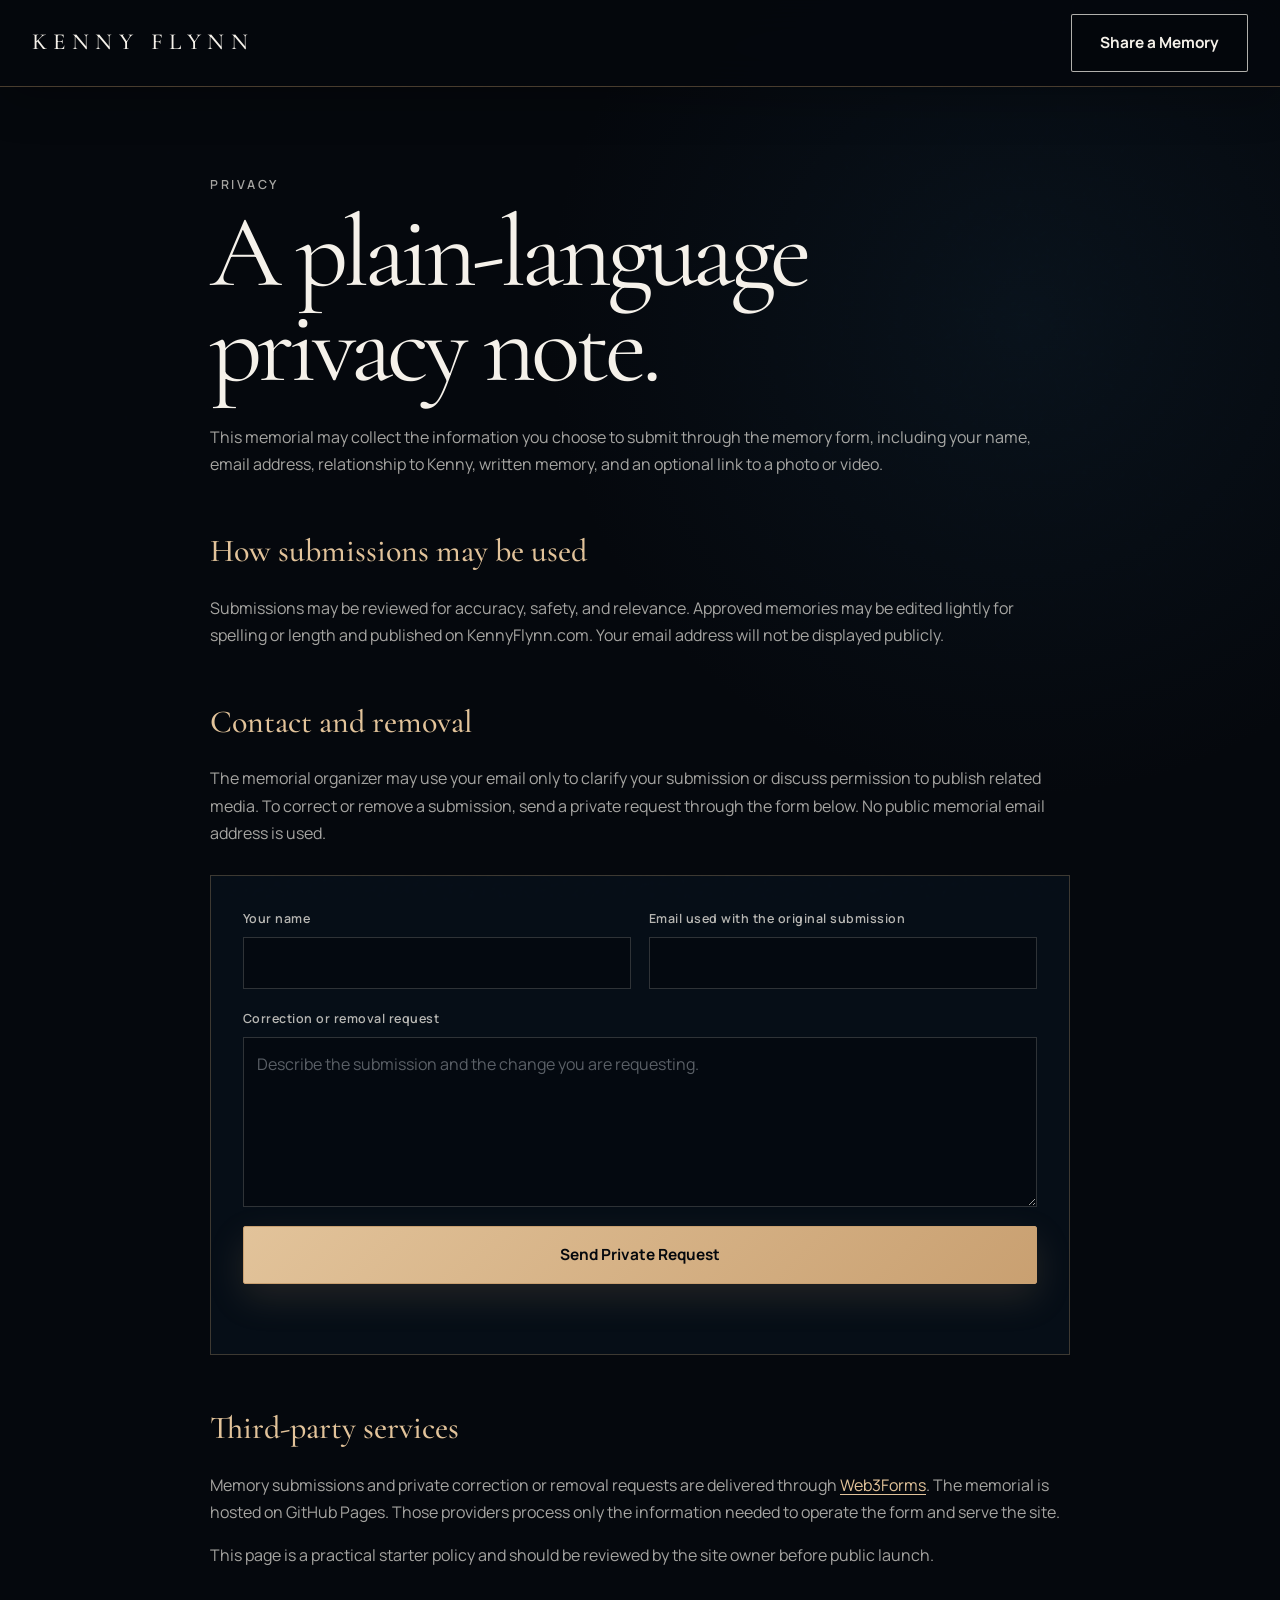
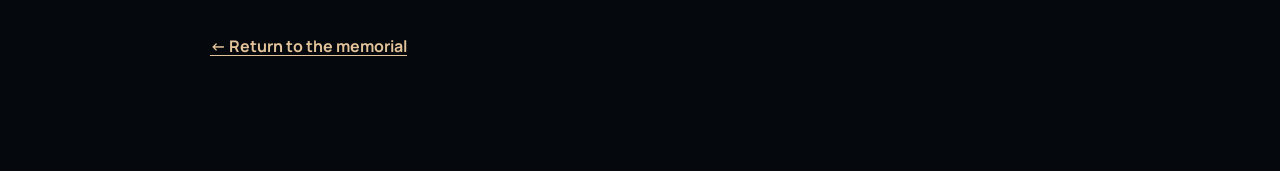
==== privacy.html @ 6c841838 "Launch KennyFlynn.com memorial site for GitHub Pages. Adapt the static tribute site for custom-domai" ====
<!doctype html>
<html lang="en">
<head>
  <meta charset="utf-8">
  <meta name="viewport" content="width=device-width, initial-scale=1">
  <title>Privacy Note | Kenny Flynn Memorial</title>
  <meta name="description" content="Plain-language privacy information for memory submissions to the Kenny Flynn memorial.">
  <meta name="theme-color" content="#071522">
  <link rel="icon" href="assets/favicon.svg" type="image/svg+xml">
  <link rel="preconnect" href="https://fonts.googleapis.com">
  <link rel="preconnect" href="https://fonts.gstatic.com" crossorigin>
  <link href="https://fonts.googleapis.com/css2?family=Cormorant+Garamond:wght@400;500;600&family=Manrope:wght@400;500;600;700&display=swap" rel="stylesheet">
  <link rel="stylesheet" href="styles.css">
</head>
<body>
  <header class="site-header is-scrolled">
    <div class="header-inner">
      <a class="wordmark" href="index.html" aria-label="Return to Kenny Flynn memorial home"><span>Kenny Flynn</span></a>
      <a class="button button-secondary" href="index.html#memories">Share a Memory</a>
    </div>
  </header>

  <main class="legal-page">
    <article class="legal-shell">
      <p class="section-number">Privacy</p>
      <h1>A plain-language privacy note.</h1>
      <p>This memorial may collect the information you choose to submit through the memory form, including your name, email address, relationship to Kenny, written memory, and an optional link to a photo or video.</p>

      <h2>How submissions may be used</h2>
      <p>Submissions may be reviewed for accuracy, safety, and relevance. Approved memories may be edited lightly for spelling or length and published on KennyFlynn.com. Your email address will not be displayed publicly.</p>

      <h2>Contact and removal</h2>
      <p>The memorial organizer may use your email only to clarify your submission or discuss permission to publish related media. To correct or remove a submission, send a private request through the form below. No public memorial email address is used.</p>

      <form class="memory-form legal-request-form" id="privacy-form" name="kenny-flynn-privacy-requests" method="POST" action="https://api.web3forms.com/submit">
        <input type="hidden" name="subject" value="Kenny Flynn memorial privacy request">
        <input type="checkbox" name="botcheck" class="honeypot" tabindex="-1" autocomplete="off" aria-hidden="true">
        <p class="honeypot" aria-hidden="true">
          <label>Do not fill this out: <input name="bot-field" tabindex="-1" autocomplete="off"></label>
        </p>

        <div class="form-row">
          <label>
            <span>Your name</span>
            <input type="text" name="name" autocomplete="name" required>
          </label>
          <label>
            <span>Email used with the original submission</span>
            <input type="email" name="email" autocomplete="email" required>
          </label>
        </div>

        <label>
          <span>Correction or removal request</span>
          <textarea name="request" rows="5" minlength="10" required placeholder="Describe the submission and the change you are requesting."></textarea>
        </label>

        <button class="button button-primary form-submit" type="submit">Send Private Request</button>
        <p class="form-status" id="privacy-form-status" role="status" aria-live="polite"></p>
      </form>

      <h2>Third-party services</h2>
      <p>Memory submissions and private correction or removal requests are delivered through <a href="https://web3forms.com" target="_blank" rel="noopener noreferrer">Web3Forms</a>. The memorial is hosted on GitHub Pages. Those providers process only the information needed to operate the form and serve the site.</p>

      <p>This page is a practical starter policy and should be reviewed by the site owner before public launch.</p>
      <a class="legal-back" href="index.html">← Return to the memorial</a>
    </article>
  </main>

  <script src="content.js"></script>
  <script src="script.js"></script>
</body>
</html>
---- styles.css ----
:root {
  --ink: #05080d;
  --ink-2: #080e16;
  --navy: #071522;
  --navy-2: #0b1d2d;
  --blue: #19344d;
  --blue-soft: #2c4b64;
  --slate: #7e8790;
  --slate-light: #b8bec5;
  --ivory: #f5f1ea;
  --white: #ffffff;
  --sand: #c9a071;
  --sand-light: #e2c39a;
  --sand-pale: #ead9c2;
  --line: rgba(201, 160, 113, 0.34);
  --line-light: rgba(245, 241, 234, 0.16);
  --shadow: 0 28px 80px rgba(0, 0, 0, 0.34);
  --font-display: "Cormorant Garamond", "Iowan Old Style", Baskerville, Georgia, serif;
  --font-sans: "Manrope", "Avenir Next", Avenir, "Helvetica Neue", Arial, sans-serif;
  --header-height: 86px;
  --shell: min(1240px, calc(100vw - 64px));
  --ease: cubic-bezier(0.2, 0.75, 0.25, 1);
}

* {
  box-sizing: border-box;
}

html {
  scroll-behavior: smooth;
  scroll-padding-top: calc(var(--header-height) + 20px);
  background: var(--ink);
}

body {
  margin: 0;
  min-width: 320px;
  overflow-x: hidden;
  background:
    radial-gradient(circle at 75% 8%, rgba(37, 75, 104, 0.13), transparent 34rem),
    var(--ink);
  color: var(--ivory);
  font-family: var(--font-sans);
  font-size: 16px;
  line-height: 1.7;
  text-rendering: optimizeLegibility;
  -webkit-font-smoothing: antialiased;
}

body::before {
  position: fixed;
  inset: 0;
  z-index: 9999;
  pointer-events: none;
  content: "";
  opacity: 0.045;
  background-image: url("data:image/svg+xml,%3Csvg viewBox='0 0 180 180' xmlns='http://www.w3.org/2000/svg'%3E%3Cfilter id='n'%3E%3CfeTurbulence type='fractalNoise' baseFrequency='.92' numOctaves='3' stitchTiles='stitch'/%3E%3C/filter%3E%3Crect width='100%25' height='100%25' filter='url(%23n)' opacity='.7'/%3E%3C/svg%3E");
  mix-blend-mode: soft-light;
}

::selection {
  background: var(--sand);
  color: var(--ink);
}

img,
picture,
svg {
  display: block;
  max-width: 100%;
}

button,
input,
textarea {
  font: inherit;
}

button,
a {
  -webkit-tap-highlight-color: transparent;
}

a {
  color: inherit;
  text-decoration: none;
}

button {
  color: inherit;
}

.skip-link {
  position: fixed;
  top: 14px;
  left: 14px;
  z-index: 10000;
  padding: 10px 14px;
  border: 1px solid var(--sand);
  background: var(--ivory);
  color: var(--ink);
  transform: translateY(-160%);
  transition: transform 180ms ease;
}

.skip-link:focus {
  transform: translateY(0);
}

.site-header {
  position: fixed;
  inset: 0 0 auto;
  z-index: 1000;
  min-height: var(--header-height);
  border-bottom: 1px solid var(--line);
  background: linear-gradient(180deg, rgba(5, 8, 13, 0.96), rgba(5, 8, 13, 0.78));
  backdrop-filter: blur(18px);
  -webkit-backdrop-filter: blur(18px);
  transition: background 300ms ease, box-shadow 300ms ease;
}

.site-header.is-scrolled {
  background: rgba(5, 8, 13, 0.94);
  box-shadow: 0 14px 44px rgba(0, 0, 0, 0.24);
}

.header-inner {
  width: var(--shell);
  min-height: var(--header-height);
  margin: 0 auto;
  display: flex;
  align-items: center;
  justify-content: space-between;
  gap: 32px;
}

.wordmark {
  display: inline-flex;
  align-items: center;
  min-height: 44px;
  font-family: var(--font-display);
  font-size: clamp(1.25rem, 1.8vw, 1.8rem);
  font-weight: 500;
  letter-spacing: 0.28em;
  line-height: 1;
  text-transform: uppercase;
}

.wordmark span {
  white-space: nowrap;
}

.primary-nav {
  display: flex;
  align-items: center;
  gap: clamp(24px, 4vw, 58px);
}

.primary-nav a {
  position: relative;
  padding: 12px 0;
  color: rgba(245, 241, 234, 0.78);
  font-size: 0.98rem;
  font-weight: 500;
  letter-spacing: -0.01em;
  transition: color 180ms ease;
}

.primary-nav a::after {
  position: absolute;
  right: 0;
  bottom: 3px;
  left: 0;
  height: 1px;
  background: var(--sand);
  content: "";
  transform: scaleX(0);
  transform-origin: right;
  transition: transform 260ms var(--ease);
}

.primary-nav a:hover,
.primary-nav a:focus-visible,
.primary-nav a.is-active {
  color: var(--ivory);
}

.primary-nav a:hover::after,
.primary-nav a:focus-visible::after,
.primary-nav a.is-active::after {
  transform: scaleX(1);
  transform-origin: left;
}

.menu-toggle {
  display: none;
  width: 46px;
  height: 46px;
  padding: 0;
  border: 1px solid rgba(245, 241, 234, 0.22);
  border-radius: 50%;
  background: transparent;
  cursor: pointer;
}

.menu-toggle span {
  position: absolute;
  left: 13px;
  width: 18px;
  height: 1px;
  background: var(--ivory);
  transition: transform 240ms var(--ease), top 240ms var(--ease);
}

.menu-toggle span:first-child {
  top: 18px;
}

.menu-toggle span:last-child {
  top: 26px;
}

.menu-toggle[aria-expanded="true"] span:first-child {
  top: 22px;
  transform: rotate(45deg);
}

.menu-toggle[aria-expanded="true"] span:last-child {
  top: 22px;
  transform: rotate(-45deg);
}

.hero {
  position: relative;
  min-height: clamp(780px, 100svh, 980px);
  overflow: hidden;
  isolation: isolate;
  background:
    linear-gradient(90deg, rgba(5, 8, 13, 1) 0%, rgba(5, 11, 18, 0.98) 37%, rgba(7, 21, 34, 0.67) 67%, rgba(7, 21, 34, 0.08) 100%),
    var(--navy);
}

.hero::before {
  position: absolute;
  inset: var(--header-height) 0 0;
  z-index: -1;
  content: "";
  background:
    radial-gradient(circle at 83% 65%, rgba(201, 160, 113, 0.17), transparent 26rem),
    radial-gradient(circle at 68% 22%, rgba(37, 76, 107, 0.23), transparent 31rem);
}

.hero::after {
  position: absolute;
  inset: auto 0 0;
  z-index: 4;
  height: 150px;
  pointer-events: none;
  content: "";
  background: linear-gradient(180deg, transparent, rgba(5, 8, 13, 0.98));
}

.hero-atmosphere {
  position: absolute;
  inset: 0;
  z-index: 1;
  pointer-events: none;
}

.hero-atmosphere::before,
.hero-atmosphere::after {
  position: absolute;
  border-radius: 50%;
  content: "";
  filter: blur(2px);
}

.hero-atmosphere::before {
  right: 5%;
  bottom: 12%;
  width: 10px;
  height: 10px;
  background: #c88b4d;
  box-shadow:
    -88px -14px 0 2px rgba(210, 144, 73, 0.62),
    -176px 20px 0 1px rgba(219, 167, 103, 0.5),
    74px -48px 0 1px rgba(63, 117, 173, 0.74),
    150px -20px 0 2px rgba(210, 144, 73, 0.7),
    198px -109px 0 1px rgba(233, 179, 99, 0.53),
    -260px -96px 0 1px rgba(77, 137, 197, 0.5);
  opacity: 0.65;
}

.hero-atmosphere::after {
  top: 18%;
  right: 16%;
  width: 240px;
  height: 240px;
  border: 1px solid rgba(201, 160, 113, 0.12);
  opacity: 0.4;
}

.hero-portrait {
  position: absolute;
  top: var(--header-height);
  right: 0;
  bottom: 0;
  z-index: 0;
  width: min(52vw, 760px);
  margin: 0;
  overflow: hidden;
}

.hero-portrait::before {
  position: absolute;
  inset: 0;
  z-index: 2;
  content: "";
  background:
    linear-gradient(90deg, var(--ink) 0%, rgba(5, 8, 13, 0.8) 9%, rgba(5, 8, 13, 0.16) 31%, transparent 51%),
    linear-gradient(180deg, rgba(5, 8, 13, 0.12), transparent 35%, rgba(5, 8, 13, 0.06) 68%, rgba(5, 8, 13, 0.72) 100%);
}

.hero-portrait img {
  width: 100%;
  height: 100%;
  object-fit: cover;
  object-position: center top;
  filter: saturate(0.86) contrast(1.03);
}

.hero-shell {
  position: relative;
  z-index: 3;
  width: var(--shell);
  min-height: clamp(780px, 100svh, 980px);
  margin: 0 auto;
  display: flex;
  align-items: center;
  padding-top: var(--header-height);
}

.hero-content {
  width: min(59%, 760px);
  padding: 78px 0 100px;
}

.eyebrow,
.section-number,
.form-kicker,
.story-card-kicker,
.event-label,
.candle-kicker {
  margin: 0;
  color: var(--sand);
  font-size: 0.78rem;
  font-weight: 600;
  letter-spacing: 0.22em;
  line-height: 1.4;
  text-transform: uppercase;
}

.eyebrow {
  display: inline-flex;
  flex-direction: column;
  gap: 16px;
  margin-bottom: 24px;
  font-size: clamp(0.76rem, 1.2vw, 1rem);
}

.eyebrow::after {
  width: 78px;
  height: 2px;
  background: var(--sand);
  content: "";
}

.hero h1 {
  max-width: 760px;
  margin: 0;
  color: var(--ivory);
  font-family: var(--font-display);
  font-size: clamp(5.8rem, 9.5vw, 9.45rem);
  font-weight: 400;
  letter-spacing: -0.055em;
  line-height: 0.78;
  text-wrap: balance;
}

.hero-kicker {
  margin: 30px 0 0;
  color: var(--sand-light);
  font-family: var(--font-display);
  font-size: clamp(2rem, 3.3vw, 3.3rem);
  font-weight: 400;
  letter-spacing: -0.025em;
  line-height: 1.04;
}

.hero-summary {
  margin: 28px 0 0;
  color: rgba(245, 241, 234, 0.78);
  font-size: clamp(1rem, 1.4vw, 1.2rem);
  line-height: 1.75;
}

.hero-actions {
  display: flex;
  flex-wrap: wrap;
  gap: 16px;
  margin-top: 38px;
}

.button {
  position: relative;
  display: inline-flex;
  min-height: 58px;
  align-items: center;
  justify-content: center;
  gap: 10px;
  padding: 15px 28px;
  border: 1px solid transparent;
  border-radius: 2px;
  font-size: 0.96rem;
  font-weight: 700;
  line-height: 1.2;
  cursor: pointer;
  transition:
    transform 180ms var(--ease),
    background 180ms ease,
    color 180ms ease,
    border-color 180ms ease,
    box-shadow 180ms ease;
}

.button:hover,
.button:focus-visible {
  transform: translateY(-2px);
}

.button:focus-visible,
.text-link:focus-visible,
.share-button:focus-visible,
.primary-nav a:focus-visible,
.wordmark:focus-visible,
.event-map-link:focus-visible,
.footer-nav a:focus-visible {
  outline: 2px solid var(--sand-light);
  outline-offset: 4px;
}

.button-primary {
  border-color: var(--sand);
  background: linear-gradient(135deg, var(--sand-light), var(--sand));
  color: var(--ink);
  box-shadow: 0 14px 36px rgba(201, 160, 113, 0.15);
}

.button-primary:hover,
.button-primary:focus-visible {
  background: var(--sand-pale);
  box-shadow: 0 20px 42px rgba(201, 160, 113, 0.22);
}

.button-secondary {
  border-color: rgba(245, 241, 234, 0.72);
  background: rgba(5, 8, 13, 0.34);
  color: var(--ivory);
}

.button-secondary:hover,
.button-secondary:focus-visible {
  border-color: var(--sand-light);
  background: rgba(201, 160, 113, 0.11);
}

.hero-event-teaser {
  width: fit-content;
  margin-top: 44px;
  display: grid;
  grid-template-columns: auto auto auto;
  align-items: center;
  gap: 14px;
  color: rgba(245, 241, 234, 0.74);
  font-size: 0.78rem;
  letter-spacing: 0.12em;
  text-transform: uppercase;
}

.hero-event-label {
  color: var(--sand-light);
}

.hero-event-date {
  padding-left: 14px;
  border-left: 1px solid var(--line);
}

.hero-event-arrow {
  font-size: 1.15rem;
  transition: transform 180ms ease;
}

.hero-event-teaser:hover .hero-event-arrow,
.hero-event-teaser:focus-visible .hero-event-arrow {
  transform: translate(3px, 3px);
}

.scroll-cue {
  position: absolute;
  right: 42px;
  bottom: 28px;
  z-index: 6;
  display: flex;
  align-items: center;
  gap: 14px;
  color: rgba(245, 241, 234, 0.52);
  font-size: 0.68rem;
  font-weight: 600;
  letter-spacing: 0.2em;
  text-transform: uppercase;
  transform: rotate(90deg);
  transform-origin: right center;
}

.scroll-line {
  width: 64px;
  height: 1px;
  background: linear-gradient(90deg, var(--sand), transparent);
}

.section {
  position: relative;
  padding: 144px 0;
}

.section-shell {
  width: var(--shell);
  margin: 0 auto;
}

.section-heading {
  max-width: 960px;
  margin-bottom: 70px;
}

.section-heading h2,
.memories-intro h2,
.celebration-heading h2 {
  margin: 17px 0 0;
  color: var(--ivory);
  font-family: var(--font-display);
  font-size: clamp(3.6rem, 6vw, 6.3rem);
  font-weight: 400;
  letter-spacing: -0.045em;
  line-height: 0.95;
  text-wrap: balance;
}

.section-heading-split {
  max-width: none;
  display: grid;
  grid-template-columns: minmax(0, 1.6fr) minmax(280px, 0.65fr);
  align-items: end;
  gap: 80px;
}

.section-deck {
  margin: 0 0 8px;
  color: rgba(245, 241, 234, 0.62);
  font-size: 1.05rem;
  line-height: 1.75;
}

.story-section {
  overflow: hidden;
  background:
    radial-gradient(circle at 87% 27%, rgba(29, 65, 93, 0.23), transparent 33rem),
    var(--ink);
}

.story-section::before {
  position: absolute;
  top: 82px;
  right: -110px;
  width: 480px;
  height: 480px;
  border: 1px solid rgba(201, 160, 113, 0.12);
  border-radius: 50%;
  content: "";
}

.story-grid {
  display: grid;
  grid-template-columns: minmax(0, 1.2fr) minmax(340px, 0.75fr);
  gap: clamp(70px, 10vw, 140px);
  align-items: start;
}

.story-copy {
  max-width: 740px;
}

.story-copy p {
  margin: 0 0 28px;
  color: rgba(245, 241, 234, 0.68);
  font-size: 1.07rem;
  line-height: 1.95;
}

.story-copy .lead {
  margin-bottom: 34px;
  color: var(--ivory);
  font-family: var(--font-display);
  font-size: clamp(2.1rem, 3.4vw, 3.4rem);
  line-height: 1.08;
}

.story-card {
  position: relative;
  padding: 42px 42px 36px;
  border: 1px solid var(--line);
  background:
    linear-gradient(145deg, rgba(23, 51, 75, 0.4), rgba(5, 8, 13, 0.78)),
    var(--navy);
  box-shadow: var(--shadow);
}

.story-card::before {
  position: absolute;
  inset: 12px;
  border: 1px solid rgba(245, 241, 234, 0.06);
  pointer-events: none;
  content: "";
}

.story-facts {
  margin: 28px 0 40px;
  padding: 0;
  list-style: none;
}

.story-facts li {
  display: grid;
  grid-template-columns: 42px 1fr;
  align-items: center;
  gap: 16px;
  padding: 19px 0;
  border-bottom: 1px solid rgba(245, 241, 234, 0.1);
  color: var(--ivory);
  font-family: var(--font-display);
  font-size: 1.45rem;
  line-height: 1.2;
}

.story-facts li span {
  color: var(--sand);
  font-family: var(--font-sans);
  font-size: 0.68rem;
  font-weight: 700;
  letter-spacing: 0.13em;
}

.story-signoff {
  margin: 0;
  color: rgba(226, 195, 154, 0.75);
  font-family: var(--font-display);
  font-size: 1.55rem;
  font-style: italic;
  text-align: right;
}

.statement-section {
  position: relative;
  min-height: 470px;
  overflow: hidden;
  display: flex;
  align-items: center;
  border-top: 1px solid rgba(201, 160, 113, 0.16);
  border-bottom: 1px solid rgba(201, 160, 113, 0.16);
  background:
    linear-gradient(115deg, rgba(5, 8, 13, 0.94), rgba(9, 28, 44, 0.82)),
    var(--navy);
}

.statement-section::before {
  position: absolute;
  inset: 0;
  content: "";
  background:
    radial-gradient(circle at 80% 50%, rgba(201, 160, 113, 0.15), transparent 18rem),
    repeating-linear-gradient(90deg, transparent 0, transparent 86px, rgba(245, 241, 234, 0.022) 87px);
}

.statement-glow {
  position: absolute;
  top: 50%;
  right: 10%;
  width: 180px;
  height: 180px;
  border-radius: 50%;
  background: rgba(201, 160, 113, 0.1);
  filter: blur(36px);
  transform: translateY(-50%);
}

.statement {
  position: relative;
  margin: 0;
  color: rgba(245, 241, 234, 0.52);
  font-family: var(--font-display);
  font-size: clamp(4rem, 7.8vw, 8.2rem);
  font-weight: 400;
  letter-spacing: -0.055em;
  line-height: 0.86;
}

.statement span {
  color: var(--ivory);
}

.legacy-section {
  background:
    radial-gradient(circle at 8% 88%, rgba(201, 160, 113, 0.08), transparent 28rem),
    var(--navy-2);
}

.legacy-grid {
  display: grid;
  grid-template-columns: repeat(3, minmax(0, 1fr));
  gap: 20px;
}

.legacy-card {
  position: relative;
  min-height: 390px;
  padding: 42px 34px 38px;
  overflow: hidden;
  border: 1px solid rgba(245, 241, 234, 0.12);
  background: linear-gradient(145deg, rgba(5, 8, 13, 0.68), rgba(15, 40, 61, 0.44));
  transition: transform 280ms var(--ease), border-color 280ms ease, background 280ms ease;
}

.legacy-card::after {
  position: absolute;
  right: -60px;
  bottom: -70px;
  width: 180px;
  height: 180px;
  border: 1px solid rgba(201, 160, 113, 0.16);
  border-radius: 50%;
  content: "";
  transition: transform 420ms var(--ease);
}

.legacy-card:hover {
  border-color: rgba(201, 160, 113, 0.48);
  background: linear-gradient(145deg, rgba(5, 8, 13, 0.76), rgba(22, 53, 79, 0.55));
  transform: translateY(-8px);
}

.legacy-card:hover::after {
  transform: scale(1.22);
}

.legacy-index {
  color: var(--sand);
  font-size: 0.72rem;
  font-weight: 700;
  letter-spacing: 0.17em;
}

.legacy-card h3 {
  margin: 98px 0 22px;
  color: var(--ivory);
  font-family: var(--font-display);
  font-size: clamp(2.6rem, 3.7vw, 4.2rem);
  font-weight: 400;
  letter-spacing: -0.035em;
  line-height: 1;
}

.legacy-card p {
  margin: 0;
  color: rgba(245, 241, 234, 0.62);
  line-height: 1.85;
}

.legacy-cta {
  margin-top: 46px;
  display: flex;
  align-items: center;
  justify-content: space-between;
  gap: 30px;
  padding-top: 30px;
  border-top: 1px solid rgba(245, 241, 234, 0.13);
}

.legacy-cta p {
  margin: 0;
  color: rgba(245, 241, 234, 0.55);
}

.text-link {
  display: inline-flex;
  align-items: center;
  gap: 9px;
  padding: 8px 0;
  color: var(--sand-light);
  font-weight: 700;
}

.text-link span {
  transition: transform 180ms ease;
}

.text-link:hover span {
  transform: translate(3px, -3px);
}

.memories-section {
  overflow: hidden;
  background:
    radial-gradient(circle at 8% 18%, rgba(54, 92, 120, 0.19), transparent 28rem),
    var(--ink);
}

.memories-grid {
  display: grid;
  grid-template-columns: minmax(0, 0.85fr) minmax(520px, 1.15fr);
  gap: clamp(60px, 9vw, 120px);
  align-items: start;
}

.memories-intro {
  position: sticky;
  top: calc(var(--header-height) + 42px);
}

.memories-intro h2 {
  margin-top: 18px;
}

.memories-intro > p:not(.section-number) {
  max-width: 560px;
  margin: 28px 0 0;
  color: rgba(245, 241, 234, 0.64);
  font-size: 1.04rem;
  line-height: 1.85;
}

.memory-prompts {
  margin-top: 34px;
  display: flex;
  flex-wrap: wrap;
  gap: 10px;
}

.memory-prompts span {
  padding: 9px 13px;
  border: 1px solid rgba(201, 160, 113, 0.25);
  border-radius: 999px;
  color: rgba(245, 241, 234, 0.66);
  font-size: 0.77rem;
}

.archive-note {
  position: relative;
  margin-top: 58px;
  padding: 29px 26px 24px 58px;
  border-top: 1px solid var(--line);
  border-bottom: 1px solid var(--line);
}

.archive-mark {
  position: absolute;
  top: 9px;
  left: 0;
  color: var(--sand);
  font-family: var(--font-display);
  font-size: 5.5rem;
  line-height: 1;
  opacity: 0.65;
}

.archive-note p {
  margin: 0;
  color: var(--sand-pale);
  font-family: var(--font-display);
  font-size: 1.48rem;
  line-height: 1.28;
}

.memory-form-card {
  padding: clamp(30px, 4vw, 54px);
  border: 1px solid rgba(201, 160, 113, 0.3);
  background:
    linear-gradient(145deg, rgba(17, 42, 62, 0.62), rgba(5, 8, 13, 0.86)),
    var(--navy);
  box-shadow: var(--shadow);
}

.form-heading {
  padding-bottom: 30px;
  border-bottom: 1px solid rgba(245, 241, 234, 0.11);
}

.form-heading h3 {
  margin: 8px 0 5px;
  color: var(--ivory);
  font-family: var(--font-display);
  font-size: clamp(2.6rem, 4vw, 4rem);
  font-weight: 400;
  letter-spacing: -0.04em;
  line-height: 1;
}

.form-heading > p:last-child {
  margin: 0;
  color: rgba(245, 241, 234, 0.55);
  font-size: 0.88rem;
}

.memory-form {
  margin-top: 30px;
}

.form-row {
  display: grid;
  grid-template-columns: repeat(2, minmax(0, 1fr));
  gap: 18px;
}

.memory-form label:not(.consent-row) {
  display: grid;
  gap: 8px;
  margin-bottom: 19px;
}

.memory-form label > span {
  color: rgba(245, 241, 234, 0.74);
  font-size: 0.78rem;
  font-weight: 600;
  letter-spacing: 0.04em;
}

.memory-form input,
.memory-form textarea {
  width: 100%;
  border: 1px solid rgba(245, 241, 234, 0.18);
  border-radius: 0;
  outline: none;
  background: rgba(3, 7, 11, 0.56);
  color: var(--ivory);
  transition: border-color 180ms ease, box-shadow 180ms ease, background 180ms ease;
}

.memory-form input {
  min-height: 52px;
  padding: 11px 13px;
}

.memory-form textarea {
  min-height: 170px;
  padding: 13px;
  resize: vertical;
}

.memory-form input::placeholder,
.memory-form textarea::placeholder {
  color: rgba(184, 190, 197, 0.48);
}

.memory-form input:focus,
.memory-form textarea:focus {
  border-color: var(--sand);
  background: rgba(3, 7, 11, 0.76);
  box-shadow: 0 0 0 3px rgba(201, 160, 113, 0.1);
}

.consent-row {
  display: grid;
  grid-template-columns: auto 1fr;
  gap: 12px;
  align-items: start;
  margin: 6px 0 24px;
  color: rgba(245, 241, 234, 0.58);
  cursor: pointer;
}

.consent-row input {
  width: 18px;
  height: 18px;
  margin: 4px 0 0;
  accent-color: var(--sand);
}

.consent-row span {
  font-size: 0.78rem;
  line-height: 1.55;
}

.form-submit {
  width: 100%;
}

.form-status {
  min-height: 24px;
  margin: 14px 0 0;
  color: var(--sand-light);
  font-size: 0.82rem;
  line-height: 1.5;
}

.form-privacy {
  margin: 9px 0 0;
  color: rgba(245, 241, 234, 0.42);
  font-size: 0.72rem;
  line-height: 1.6;
  text-align: center;
}

.form-privacy a {
  color: var(--sand-light);
  text-decoration: underline;
  text-underline-offset: 3px;
}

.honeypot {
  position: absolute !important;
  width: 1px !important;
  height: 1px !important;
  overflow: hidden !important;
  clip: rect(1px, 1px, 1px, 1px) !important;
  white-space: nowrap !important;
}

.celebration-section {
  overflow: hidden;
  background:
    radial-gradient(circle at 100% 0%, rgba(201, 160, 113, 0.2), transparent 30rem),
    linear-gradient(135deg, #e8dfd3 0%, #f5f1ea 50%, #ddd0bf 100%);
  color: var(--ink);
}

.celebration-section::before {
  position: absolute;
  inset: 0;
  pointer-events: none;
  content: "";
  background: repeating-linear-gradient(90deg, transparent 0, transparent 119px, rgba(7, 21, 34, 0.035) 120px);
}

.celebration-heading {
  position: relative;
  max-width: 880px;
  margin-bottom: 58px;
}

.celebration-heading .section-number {
  color: #8a6339;
}

.celebration-heading h2 {
  color: var(--navy);
}

.celebration-heading > p:last-child {
  max-width: 640px;
  margin: 28px 0 0;
  color: rgba(5, 8, 13, 0.66);
  font-size: 1.05rem;
  line-height: 1.8;
}

.celebration-grid {
  position: relative;
  display: grid;
  grid-template-columns: minmax(0, 1.45fr) minmax(300px, 0.55fr);
  gap: 22px;
}

.event-card {
  display: grid;
  grid-template-columns: 180px 1fr;
  min-height: 500px;
  overflow: hidden;
  background:
    radial-gradient(circle at 0% 100%, rgba(201, 160, 113, 0.18), transparent 24rem),
    var(--navy);
  color: var(--ivory);
  box-shadow: var(--shadow);
}

.event-date-block {
  padding: 48px 28px;
  display: flex;
  flex-direction: column;
  align-items: center;
  border-right: 1px solid rgba(201, 160, 113, 0.26);
  background: rgba(5, 8, 13, 0.24);
  text-align: center;
}

.event-date-block span {
  color: var(--sand-light);
  font-size: 0.72rem;
  font-weight: 700;
  letter-spacing: 0.28em;
}

.event-date-block strong {
  margin-top: 58px;
  color: var(--ivory);
  font-family: var(--font-display);
  font-size: 7.5rem;
  font-weight: 400;
  letter-spacing: -0.08em;
  line-height: 0.72;
}

.event-date-block small {
  margin-top: 28px;
  color: rgba(245, 241, 234, 0.42);
  font-size: 0.72rem;
  letter-spacing: 0.2em;
}

.event-details {
  padding: clamp(38px, 5vw, 62px);
}

.event-details h3 {
  margin: 13px 0 34px;
  color: var(--ivory);
  font-family: var(--font-display);
  font-size: clamp(2.8rem, 4.8vw, 5rem);
  font-weight: 400;
  letter-spacing: -0.045em;
  line-height: 0.95;
}

.event-details dl {
  margin: 0;
  display: grid;
  gap: 22px;
}

.event-details dl > div {
  display: grid;
  grid-template-columns: 88px 1fr;
  gap: 22px;
  padding-top: 20px;
  border-top: 1px solid rgba(245, 241, 234, 0.12);
}

.event-details dt {
  color: var(--sand-light);
  font-size: 0.7rem;
  font-weight: 700;
  letter-spacing: 0.14em;
  text-transform: uppercase;
}

.event-details dd {
  margin: 0;
  color: rgba(245, 241, 234, 0.78);
  line-height: 1.65;
}

.event-actions {
  margin-top: 34px;
  display: flex;
  flex-wrap: wrap;
  align-items: center;
  gap: 12px;
}

.button-light {
  border-color: var(--sand-light);
  background: var(--sand-light);
  color: var(--ink);
}

.button-light:hover,
.button-light:focus-visible {
  background: var(--ivory);
}

.button-outline-light {
  border-color: rgba(245, 241, 234, 0.55);
  background: transparent;
  color: var(--ivory);
}

.button-outline-light:hover,
.button-outline-light:focus-visible {
  border-color: var(--sand-light);
  background: rgba(201, 160, 113, 0.1);
}

.event-map-link {
  margin-left: 4px;
  color: var(--sand-light);
  font-size: 0.82rem;
  font-weight: 700;
}

.event-fineprint {
  margin: 23px 0 0;
  color: rgba(245, 241, 234, 0.42);
  font-size: 0.72rem;
}

.candle-card {
  min-height: 500px;
  padding: 42px 34px 36px;
  display: flex;
  flex-direction: column;
  align-items: flex-start;
  border: 1px solid rgba(7, 21, 34, 0.18);
  background: rgba(245, 241, 234, 0.56);
  box-shadow: 0 24px 70px rgba(7, 21, 34, 0.12);
}

.candle-visual {
  position: relative;
  width: 100px;
  height: 160px;
  margin-bottom: 25px;
}

.candle-body {
  position: absolute;
  bottom: 0;
  left: 27px;
  width: 46px;
  height: 98px;
  border: 1px solid rgba(7, 21, 34, 0.18);
  border-radius: 8px 8px 2px 2px;
  background: linear-gradient(90deg, #d6c2aa, #fbf4e9 50%, #d3bda4);
  box-shadow: 0 12px 28px rgba(7, 21, 34, 0.1);
}

.candle-wick {
  position: absolute;
  bottom: 95px;
  left: 49px;
  z-index: 3;
  width: 2px;
  height: 15px;
  background: #2a2623;
}

.candle-flame {
  position: absolute;
  bottom: 107px;
  left: 39px;
  z-index: 4;
  width: 22px;
  height: 39px;
  border-radius: 50% 50% 50% 50% / 68% 68% 36% 36%;
  background: linear-gradient(180deg, #fff9cc 0%, #e4a54f 58%, #bf6b2a 100%);
  box-shadow: 0 0 17px rgba(213, 146, 68, 0.68);
  opacity: 0.24;
  transform: scale(0.82) rotate(2deg);
  transform-origin: center bottom;
  transition: opacity 300ms ease, transform 300ms var(--ease);
}

.candle-glow {
  position: absolute;
  bottom: 78px;
  left: 1px;
  width: 98px;
  height: 98px;
  border-radius: 50%;
  background: rgba(213, 146, 68, 0.18);
  filter: blur(22px);
  opacity: 0;
  transition: opacity 300ms ease;
}

.candle-card.is-lit .candle-flame {
  opacity: 1;
  transform: scale(1) rotate(-2deg);
  animation: flame-flicker 2.2s ease-in-out infinite alternate;
}

.candle-card.is-lit .candle-glow {
  opacity: 1;
}

@keyframes flame-flicker {
  0% { transform: scale(0.98, 1.03) rotate(-2deg); }
  45% { transform: scale(1.04, 0.96) rotate(2deg); }
  100% { transform: scale(0.95, 1.05) rotate(-1deg); }
}

.candle-card h3 {
  margin: 10px 0 12px;
  color: var(--navy);
  font-family: var(--font-display);
  font-size: clamp(2.5rem, 3.8vw, 3.8rem);
  font-weight: 500;
  letter-spacing: -0.04em;
  line-height: 0.98;
}

.candle-card > p:not(.candle-kicker):not(.candle-status) {
  margin: 0 0 26px;
  color: rgba(5, 8, 13, 0.62);
  line-height: 1.7;
}

.candle-card .candle-kicker {
  color: #8a6339;
}

.button-dark {
  margin-top: auto;
  border-color: var(--navy);
  background: var(--navy);
  color: var(--ivory);
}

.button-dark:hover,
.button-dark:focus-visible {
  background: var(--blue);
}

.button-dark[disabled] {
  cursor: default;
  opacity: 0.68;
  transform: none;
}

.candle-status {
  min-height: 22px;
  margin: 13px 0 0;
  color: #76542f;
  font-size: 0.75rem;
}

.site-footer {
  padding: 70px 0 44px;
  border-top: 1px solid var(--line);
  background: var(--ink);
}

.footer-shell {
  width: var(--shell);
  margin: 0 auto;
  display: grid;
  grid-template-columns: minmax(260px, 1.1fr) minmax(300px, 0.9fr) minmax(250px, 0.7fr);
  gap: 60px;
  align-items: center;
}

.footer-brand {
  display: flex;
  align-items: center;
  gap: 20px;
}

.footer-brand img {
  width: 76px;
  height: 76px;
}

.footer-brand p {
  margin: 4px 0 0;
  color: rgba(245, 241, 234, 0.5);
  font-family: var(--font-display);
  font-size: 1.2rem;
  font-style: italic;
}

.footer-brand .footer-name {
  margin: 0;
  color: var(--ivory);
  font-family: var(--font-display);
  font-size: 2rem;
  font-style: normal;
  line-height: 1;
}

.footer-nav {
  display: grid;
  grid-template-columns: repeat(2, minmax(0, 1fr));
  gap: 11px 26px;
}

.footer-nav a {
  color: rgba(245, 241, 234, 0.56);
  font-size: 0.78rem;
  transition: color 180ms ease;
}

.footer-nav a:hover,
.footer-nav a:focus-visible {
  color: var(--sand-light);
}

.footer-actions {
  text-align: right;
}

.share-button {
  padding: 0 0 8px;
  border: 0;
  border-bottom: 1px solid var(--line);
  background: transparent;
  color: var(--sand-light);
  font-weight: 700;
  cursor: pointer;
}

.footer-actions p {
  margin: 15px 0 0;
  color: rgba(245, 241, 234, 0.34);
  font-size: 0.7rem;
}

.reveal {
  opacity: 0;
  transform: translateY(24px);
  transition: opacity 820ms var(--ease), transform 820ms var(--ease);
}

.reveal.is-visible {
  opacity: 1;
  transform: translateY(0);
}

.legal-page {
  min-height: 100vh;
  padding: calc(var(--header-height) + 90px) 0 110px;
  background:
    radial-gradient(circle at 80% 18%, rgba(28, 67, 95, 0.18), transparent 30rem),
    var(--ink);
}

.legal-shell {
  width: min(860px, calc(100vw - 48px));
  margin: 0 auto;
}

.legal-shell h1 {
  margin: 12px 0 30px;
  font-family: var(--font-display);
  font-size: clamp(3.7rem, 8vw, 7rem);
  font-weight: 400;
  letter-spacing: -0.05em;
  line-height: 0.92;
}

.legal-shell h2 {
  margin: 46px 0 12px;
  color: var(--sand-light);
  font-family: var(--font-display);
  font-size: 2rem;
  font-weight: 500;
}

.legal-shell p,
.legal-shell li {
  color: rgba(245, 241, 234, 0.67);
}

.legal-shell a {
  color: var(--sand-light);
  text-decoration: underline;
  text-underline-offset: 3px;
}

.legal-back {
  display: inline-flex;
  margin-top: 48px;
  color: var(--sand-light);
  font-weight: 700;
}

.thank-you-card {
  padding: clamp(34px, 6vw, 70px);
  border: 1px solid var(--line);
  background: linear-gradient(145deg, rgba(18, 43, 64, 0.68), rgba(5, 8, 13, 0.9));
  box-shadow: var(--shadow);
  text-align: center;
}

.thank-you-card img {
  width: 108px;
  margin: 0 auto 28px;
}

.thank-you-card h1 {
  margin-top: 0;
}

@media (max-width: 1120px) {
  :root {
    --shell: min(100% - 48px, 1120px);
  }

  .hero-content {
    width: 62%;
  }

  .hero-portrait {
    width: 53vw;
  }

  .story-grid {
    gap: 70px;
  }

  .section-heading-split {
    gap: 46px;
  }

  .legacy-card {
    min-height: 410px;
  }

  .memories-grid {
    grid-template-columns: minmax(0, 0.76fr) minmax(500px, 1.24fr);
    gap: 58px;
  }

  .event-card {
    grid-template-columns: 150px 1fr;
  }

  .event-date-block strong {
    font-size: 6.2rem;
  }

  .footer-shell {
    grid-template-columns: 1fr 1fr;
  }

  .footer-actions {
    grid-column: 1 / -1;
    display: flex;
    align-items: center;
    justify-content: space-between;
    text-align: left;
  }

  .footer-actions p {
    margin: 0;
  }
}

@media (max-width: 900px) {
  :root {
    --header-height: 76px;
    --shell: min(100% - 38px, 820px);
  }

  .menu-toggle {
    position: relative;
    display: inline-block;
  }

  .primary-nav {
    position: fixed;
    top: var(--header-height);
    right: 0;
    left: 0;
    z-index: 999;
    padding: 28px 24px 36px;
    display: grid;
    gap: 6px;
    border-bottom: 1px solid var(--line);
    background: rgba(5, 8, 13, 0.98);
    box-shadow: 0 24px 50px rgba(0, 0, 0, 0.35);
    opacity: 0;
    pointer-events: none;
    transform: translateY(-12px);
    transition: opacity 220ms ease, transform 220ms var(--ease);
  }

  .primary-nav.is-open {
    opacity: 1;
    pointer-events: auto;
    transform: translateY(0);
  }

  .primary-nav a {
    padding: 13px 4px;
    font-family: var(--font-display);
    font-size: 2rem;
    font-weight: 400;
  }

  .primary-nav a::after {
    display: none;
  }

  .hero {
    min-height: 930px;
  }

  .hero-portrait {
    top: var(--header-height);
    width: 72vw;
    max-width: 660px;
    height: 68%;
    opacity: 0.92;
  }

  .hero-portrait::before {
    background:
      linear-gradient(90deg, rgba(5, 8, 13, 0.82), transparent 44%),
      linear-gradient(180deg, transparent 42%, rgba(5, 8, 13, 0.2) 58%, rgba(5, 8, 13, 0.98) 96%);
  }

  .hero-shell {
    min-height: 930px;
    align-items: flex-end;
  }

  .hero-content {
    width: 100%;
    max-width: 720px;
    padding: 460px 0 88px;
  }

  .hero h1 {
    font-size: clamp(5.4rem, 15vw, 8rem);
  }

  .hero-kicker {
    max-width: 650px;
  }

  .scroll-cue {
    display: none;
  }

  .section {
    padding: 112px 0;
  }

  .section-heading-split,
  .story-grid,
  .memories-grid,
  .celebration-grid {
    grid-template-columns: 1fr;
  }

  .section-heading-split {
    gap: 25px;
  }

  .section-deck {
    max-width: 620px;
  }

  .story-card {
    max-width: 620px;
  }

  .legacy-grid {
    grid-template-columns: 1fr;
  }

  .legacy-card {
    min-height: 320px;
  }

  .legacy-card h3 {
    margin-top: 58px;
  }

  .memories-intro {
    position: static;
  }

  .memory-form-card {
    max-width: 720px;
  }

  .event-card {
    grid-template-columns: 150px 1fr;
  }

  .candle-card {
    min-height: 390px;
  }

  .footer-shell {
    grid-template-columns: 1fr 1fr;
  }
}

@media (max-width: 640px) {
  :root {
    --shell: calc(100% - 30px);
  }

  .wordmark {
    font-size: 1.05rem;
    letter-spacing: 0.2em;
  }

  .hero {
    min-height: 900px;
  }

  .hero::before {
    background: radial-gradient(circle at 76% 36%, rgba(43, 83, 112, 0.22), transparent 24rem);
  }

  .hero-portrait {
    top: 76px;
    right: -18vw;
    width: 104vw;
    height: 61%;
  }

  .hero-portrait::before {
    background:
      linear-gradient(90deg, rgba(5, 8, 13, 0.58), transparent 40%),
      linear-gradient(180deg, transparent 31%, rgba(5, 8, 13, 0.16) 50%, rgba(5, 8, 13, 1) 96%);
  }

  .hero-shell {
    min-height: 900px;
  }

  .hero-content {
    padding: 405px 0 56px;
  }

  .eyebrow {
    margin-bottom: 18px;
    gap: 12px;
    font-size: 0.7rem;
  }

  .eyebrow::after {
    width: 60px;
  }

  .hero h1 {
    max-width: 100%;
    font-size: clamp(4.7rem, 22vw, 6.7rem);
    line-height: 0.8;
  }

  .hero-kicker {
    margin-top: 23px;
    font-size: clamp(1.8rem, 8.8vw, 2.75rem);
  }

  .hero-summary {
    margin-top: 20px;
    font-size: 0.92rem;
    line-height: 1.68;
  }

  .hero-actions {
    margin-top: 28px;
    display: grid;
    grid-template-columns: 1fr;
  }

  .hero-actions .button {
    width: 100%;
  }

  .hero-event-teaser {
    margin-top: 25px;
    gap: 9px;
    font-size: 0.66rem;
  }

  .hero-event-date {
    padding-left: 9px;
  }

  .section {
    padding: 92px 0;
  }

  .section-heading {
    margin-bottom: 50px;
  }

  .section-heading h2,
  .memories-intro h2,
  .celebration-heading h2 {
    font-size: clamp(3.15rem, 15vw, 4.8rem);
    line-height: 0.94;
  }

  .story-section::before {
    display: none;
  }

  .story-copy .lead {
    font-size: 2rem;
  }

  .story-copy p {
    font-size: 0.98rem;
    line-height: 1.8;
  }

  .story-card {
    padding: 32px 24px 28px;
  }

  .story-facts li {
    font-size: 1.28rem;
  }

  .statement-section {
    min-height: 380px;
  }

  .statement {
    font-size: clamp(3.55rem, 18vw, 5.5rem);
  }

  .legacy-card {
    min-height: 300px;
    padding: 32px 24px;
  }

  .legacy-card h3 {
    font-size: 3.2rem;
  }

  .legacy-cta {
    align-items: flex-start;
    flex-direction: column;
  }

  .archive-note {
    margin-top: 42px;
  }

  .memory-form-card {
    padding: 28px 20px;
  }

  .form-row {
    grid-template-columns: 1fr;
    gap: 0;
  }

  .event-card {
    grid-template-columns: 1fr;
  }

  .event-date-block {
    min-height: 138px;
    padding: 25px 28px;
    flex-direction: row;
    justify-content: flex-start;
    gap: 18px;
    border-right: 0;
    border-bottom: 1px solid rgba(201, 160, 113, 0.26);
    text-align: left;
  }

  .event-date-block span {
    writing-mode: vertical-rl;
    transform: rotate(180deg);
  }

  .event-date-block strong {
    margin: 0;
    font-size: 5.3rem;
  }

  .event-date-block small {
    margin: 0;
  }

  .event-details {
    padding: 34px 24px 38px;
  }

  .event-details h3 {
    font-size: 3.2rem;
  }

  .event-details dl > div {
    grid-template-columns: 1fr;
    gap: 7px;
  }

  .event-actions {
    display: grid;
    grid-template-columns: 1fr;
  }

  .event-actions .button {
    width: 100%;
  }

  .event-map-link {
    margin: 6px 0 0;
    text-align: center;
  }

  .candle-card {
    padding: 34px 26px;
  }

  .footer-shell {
    grid-template-columns: 1fr;
    gap: 40px;
  }

  .footer-nav {
    grid-template-columns: repeat(2, 1fr);
  }

  .footer-actions {
    grid-column: auto;
    flex-direction: column;
    align-items: flex-start;
    gap: 20px;
  }
}

@media (prefers-reduced-motion: reduce) {
  html {
    scroll-behavior: auto;
  }

  *,
  *::before,
  *::after {
    scroll-behavior: auto !important;
    animation-duration: 0.01ms !important;
    animation-iteration-count: 1 !important;
    transition-duration: 0.01ms !important;
  }

  .reveal {
    opacity: 1;
    transform: none;
  }
}

.legal-request-form {
  margin: 1.75rem 0 2.5rem;
  padding: clamp(1.25rem, 3vw, 2rem);
  border: 1px solid rgba(205, 169, 118, 0.28);
  background: rgba(7, 21, 34, 0.48);
}
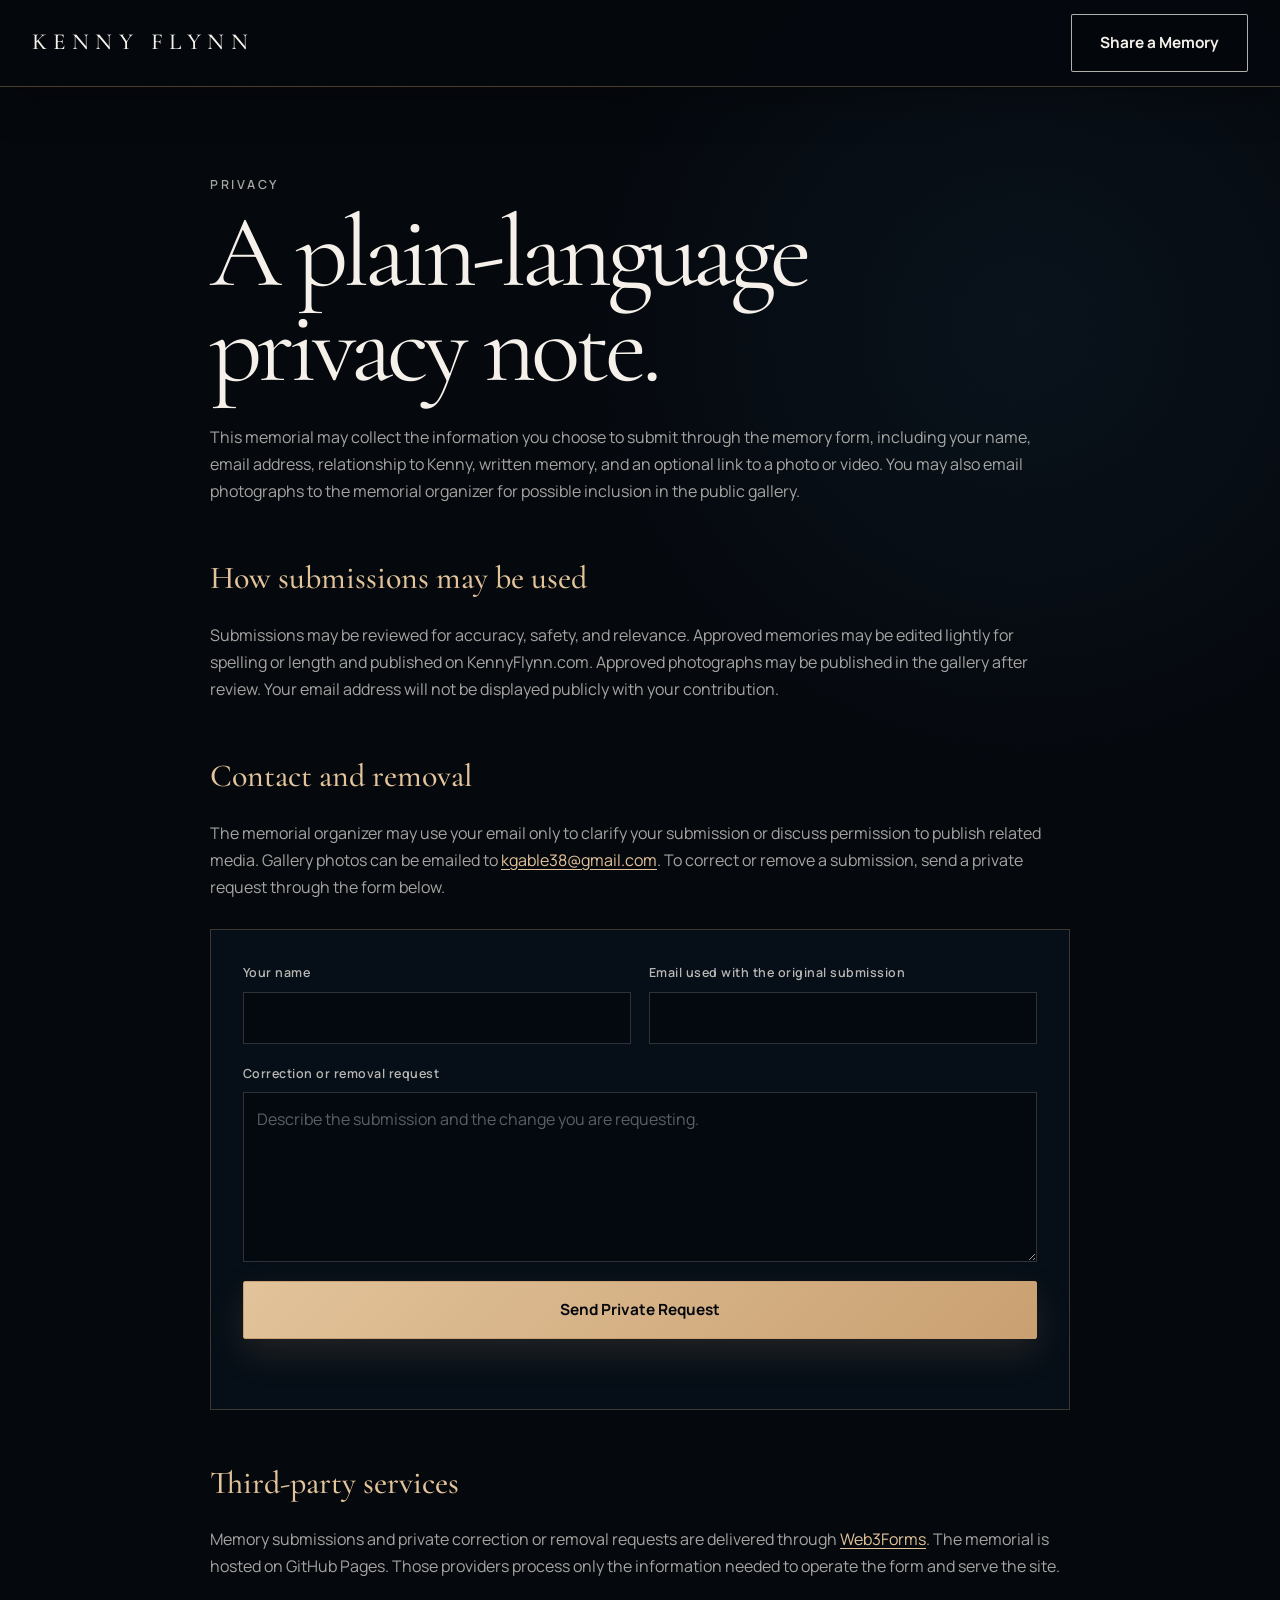
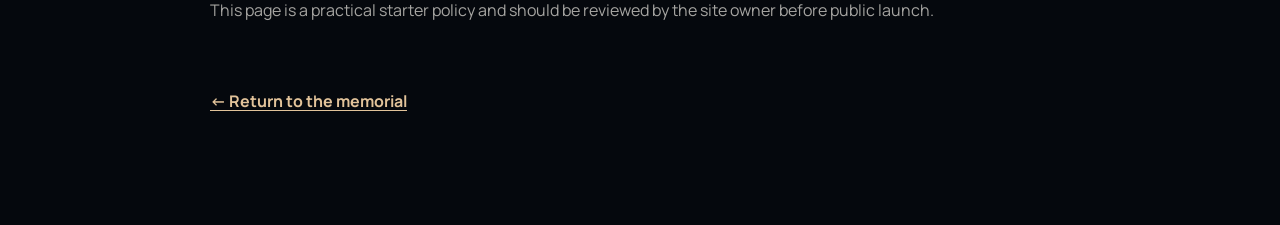
==== commit 66c7abd8: "Add curated photo gallery with email contribution flow. Visitors email photos for review; approved i" ====
--- a/privacy.html
+++ b/privacy.html
@@ -24,13 +24,13 @@
     <article class="legal-shell">
       <p class="section-number">Privacy</p>
       <h1>A plain-language privacy note.</h1>
-      <p>This memorial may collect the information you choose to submit through the memory form, including your name, email address, relationship to Kenny, written memory, and an optional link to a photo or video.</p>
+      <p>This memorial may collect the information you choose to submit through the memory form, including your name, email address, relationship to Kenny, written memory, and an optional link to a photo or video. You may also email photographs to the memorial organizer for possible inclusion in the public gallery.</p>
 
       <h2>How submissions may be used</h2>
-      <p>Submissions may be reviewed for accuracy, safety, and relevance. Approved memories may be edited lightly for spelling or length and published on KennyFlynn.com. Your email address will not be displayed publicly.</p>
+      <p>Submissions may be reviewed for accuracy, safety, and relevance. Approved memories may be edited lightly for spelling or length and published on KennyFlynn.com. Approved photographs may be published in the gallery after review. Your email address will not be displayed publicly with your contribution.</p>
 
       <h2>Contact and removal</h2>
-      <p>The memorial organizer may use your email only to clarify your submission or discuss permission to publish related media. To correct or remove a submission, send a private request through the form below. No public memorial email address is used.</p>
+      <p>The memorial organizer may use your email only to clarify your submission or discuss permission to publish related media. Gallery photos can be emailed to <a data-gallery-email href="mailto:">the memorial organizer</a>. To correct or remove a submission, send a private request through the form below.</p>
 
       <form class="memory-form legal-request-form" id="privacy-form" name="kenny-flynn-privacy-requests" method="POST" action="https://api.web3forms.com/submit">
         <input type="hidden" name="subject" value="Kenny Flynn memorial privacy request">
--- a/styles.css
+++ b/styles.css
@@ -1026,6 +1026,19 @@
   text-underline-offset: 3px;
 }
 
+.form-media-hint {
+  margin: -6px 0 0;
+  color: rgba(245, 241, 234, 0.48);
+  font-size: 0.86rem;
+  line-height: 1.55;
+}
+
+.form-media-hint a {
+  color: var(--sand-light);
+  text-decoration: underline;
+  text-underline-offset: 3px;
+}
+
 .honeypot {
   position: absolute !important;
   width: 1px !important;
@@ -1033,6 +1046,207 @@
   overflow: hidden !important;
   clip: rect(1px, 1px, 1px, 1px) !important;
   white-space: nowrap !important;
+}
+
+.gallery-section {
+  background:
+    radial-gradient(circle at 88% 12%, rgba(54, 92, 120, 0.18), transparent 30rem),
+    radial-gradient(circle at 10% 90%, rgba(201, 160, 113, 0.07), transparent 24rem),
+    var(--navy);
+}
+
+.gallery-contribute {
+  max-width: 720px;
+  margin: 0 0 42px;
+  color: rgba(245, 241, 234, 0.62);
+  font-size: 1.02rem;
+  line-height: 1.75;
+}
+
+.gallery-contribute a {
+  color: var(--sand-light);
+  text-decoration: underline;
+  text-underline-offset: 3px;
+}
+
+.gallery-empty {
+  display: grid;
+  gap: 18px;
+  justify-items: start;
+  max-width: 640px;
+  padding: 42px 36px;
+  border: 1px solid rgba(245, 241, 234, 0.12);
+  background: linear-gradient(145deg, rgba(5, 8, 13, 0.55), rgba(15, 40, 61, 0.4));
+}
+
+.gallery-empty[hidden] {
+  display: none;
+}
+
+.gallery-empty-kicker {
+  margin: 0;
+  color: var(--sand);
+  font-size: 0.72rem;
+  font-weight: 700;
+  letter-spacing: 0.17em;
+  text-transform: uppercase;
+}
+
+.gallery-empty p {
+  margin: 0;
+  color: rgba(245, 241, 234, 0.62);
+  line-height: 1.75;
+}
+
+.gallery-empty a:not(.button) {
+  color: var(--sand-light);
+  text-decoration: underline;
+  text-underline-offset: 3px;
+}
+
+.gallery-grid {
+  display: grid;
+  grid-template-columns: repeat(3, minmax(0, 1fr));
+  gap: 18px;
+}
+
+.gallery-item {
+  position: relative;
+  display: block;
+  overflow: hidden;
+  aspect-ratio: 4 / 5;
+  border: 1px solid rgba(245, 241, 234, 0.1);
+  background: rgba(5, 8, 13, 0.55);
+  padding: 0;
+  cursor: zoom-in;
+  color: inherit;
+  text-align: left;
+  transition: border-color 280ms ease, transform 280ms var(--ease);
+}
+
+.gallery-item:hover,
+.gallery-item:focus-visible {
+  border-color: rgba(201, 160, 113, 0.55);
+  transform: translateY(-4px);
+  outline: none;
+}
+
+.gallery-item img {
+  width: 100%;
+  height: 100%;
+  object-fit: cover;
+  transition: transform 520ms var(--ease);
+}
+
+.gallery-item:hover img,
+.gallery-item:focus-visible img {
+  transform: scale(1.04);
+}
+
+.gallery-item-meta {
+  position: absolute;
+  inset: auto 0 0;
+  padding: 28px 18px 16px;
+  background: linear-gradient(180deg, transparent, rgba(5, 8, 13, 0.88));
+}
+
+.gallery-item-meta p {
+  margin: 0;
+  color: rgba(245, 241, 234, 0.86);
+  font-size: 0.92rem;
+  line-height: 1.4;
+}
+
+.gallery-item-meta small {
+  display: block;
+  margin-top: 6px;
+  color: rgba(226, 195, 154, 0.78);
+  font-size: 0.72rem;
+  letter-spacing: 0.04em;
+}
+
+.gallery-lightbox {
+  width: min(1080px, calc(100vw - 32px));
+  max-width: none;
+  margin: auto;
+  padding: 0;
+  border: 1px solid rgba(201, 160, 113, 0.28);
+  background: rgba(5, 8, 13, 0.96);
+  color: var(--ivory);
+  box-shadow: var(--shadow);
+}
+
+.gallery-lightbox::backdrop {
+  background: rgba(5, 8, 13, 0.78);
+}
+
+.gallery-lightbox-shell {
+  position: relative;
+  display: grid;
+  grid-template-columns: auto 1fr auto;
+  align-items: center;
+  gap: 8px;
+  padding: 56px 18px 22px;
+}
+
+.gallery-lightbox-close {
+  position: absolute;
+  top: 14px;
+  right: 16px;
+  border: 0;
+  background: transparent;
+  color: var(--sand-light);
+  font-size: 0.85rem;
+  font-weight: 700;
+  letter-spacing: 0.08em;
+  text-transform: uppercase;
+  cursor: pointer;
+}
+
+.gallery-lightbox-figure {
+  margin: 0;
+  min-width: 0;
+}
+
+.gallery-lightbox-figure img {
+  width: 100%;
+  max-height: min(72vh, 820px);
+  object-fit: contain;
+  background: rgba(0, 0, 0, 0.35);
+}
+
+.gallery-lightbox-figure figcaption {
+  margin-top: 16px;
+  text-align: center;
+}
+
+.gallery-lightbox-figure figcaption p {
+  margin: 0;
+  color: rgba(245, 241, 234, 0.78);
+}
+
+.gallery-lightbox-figure figcaption p + p {
+  margin-top: 6px;
+  color: rgba(226, 195, 154, 0.72);
+  font-size: 0.85rem;
+}
+
+.gallery-lightbox-nav {
+  width: 44px;
+  height: 44px;
+  border: 1px solid rgba(245, 241, 234, 0.18);
+  background: rgba(7, 21, 34, 0.7);
+  color: var(--ivory);
+  font-size: 1.8rem;
+  line-height: 1;
+  cursor: pointer;
+}
+
+.gallery-lightbox-nav:hover,
+.gallery-lightbox-nav:focus-visible {
+  border-color: rgba(201, 160, 113, 0.55);
+  color: var(--sand-light);
+  outline: none;
 }
 
 .celebration-section {
@@ -1651,6 +1865,10 @@
     grid-template-columns: 1fr;
   }
 
+  .gallery-grid {
+    grid-template-columns: repeat(2, minmax(0, 1fr));
+  }
+
   .section-heading-split {
     gap: 25px;
   }
@@ -1704,6 +1922,31 @@
   .wordmark {
     font-size: 1.05rem;
     letter-spacing: 0.2em;
+  }
+
+  .gallery-grid {
+    grid-template-columns: 1fr;
+  }
+
+  .gallery-lightbox-shell {
+    grid-template-columns: 1fr;
+    padding-top: 64px;
+  }
+
+  .gallery-lightbox-nav {
+    justify-self: center;
+  }
+
+  .gallery-lightbox-prev {
+    order: 2;
+  }
+
+  .gallery-lightbox-figure {
+    order: 1;
+  }
+
+  .gallery-lightbox-next {
+    order: 3;
   }
 
   .hero {
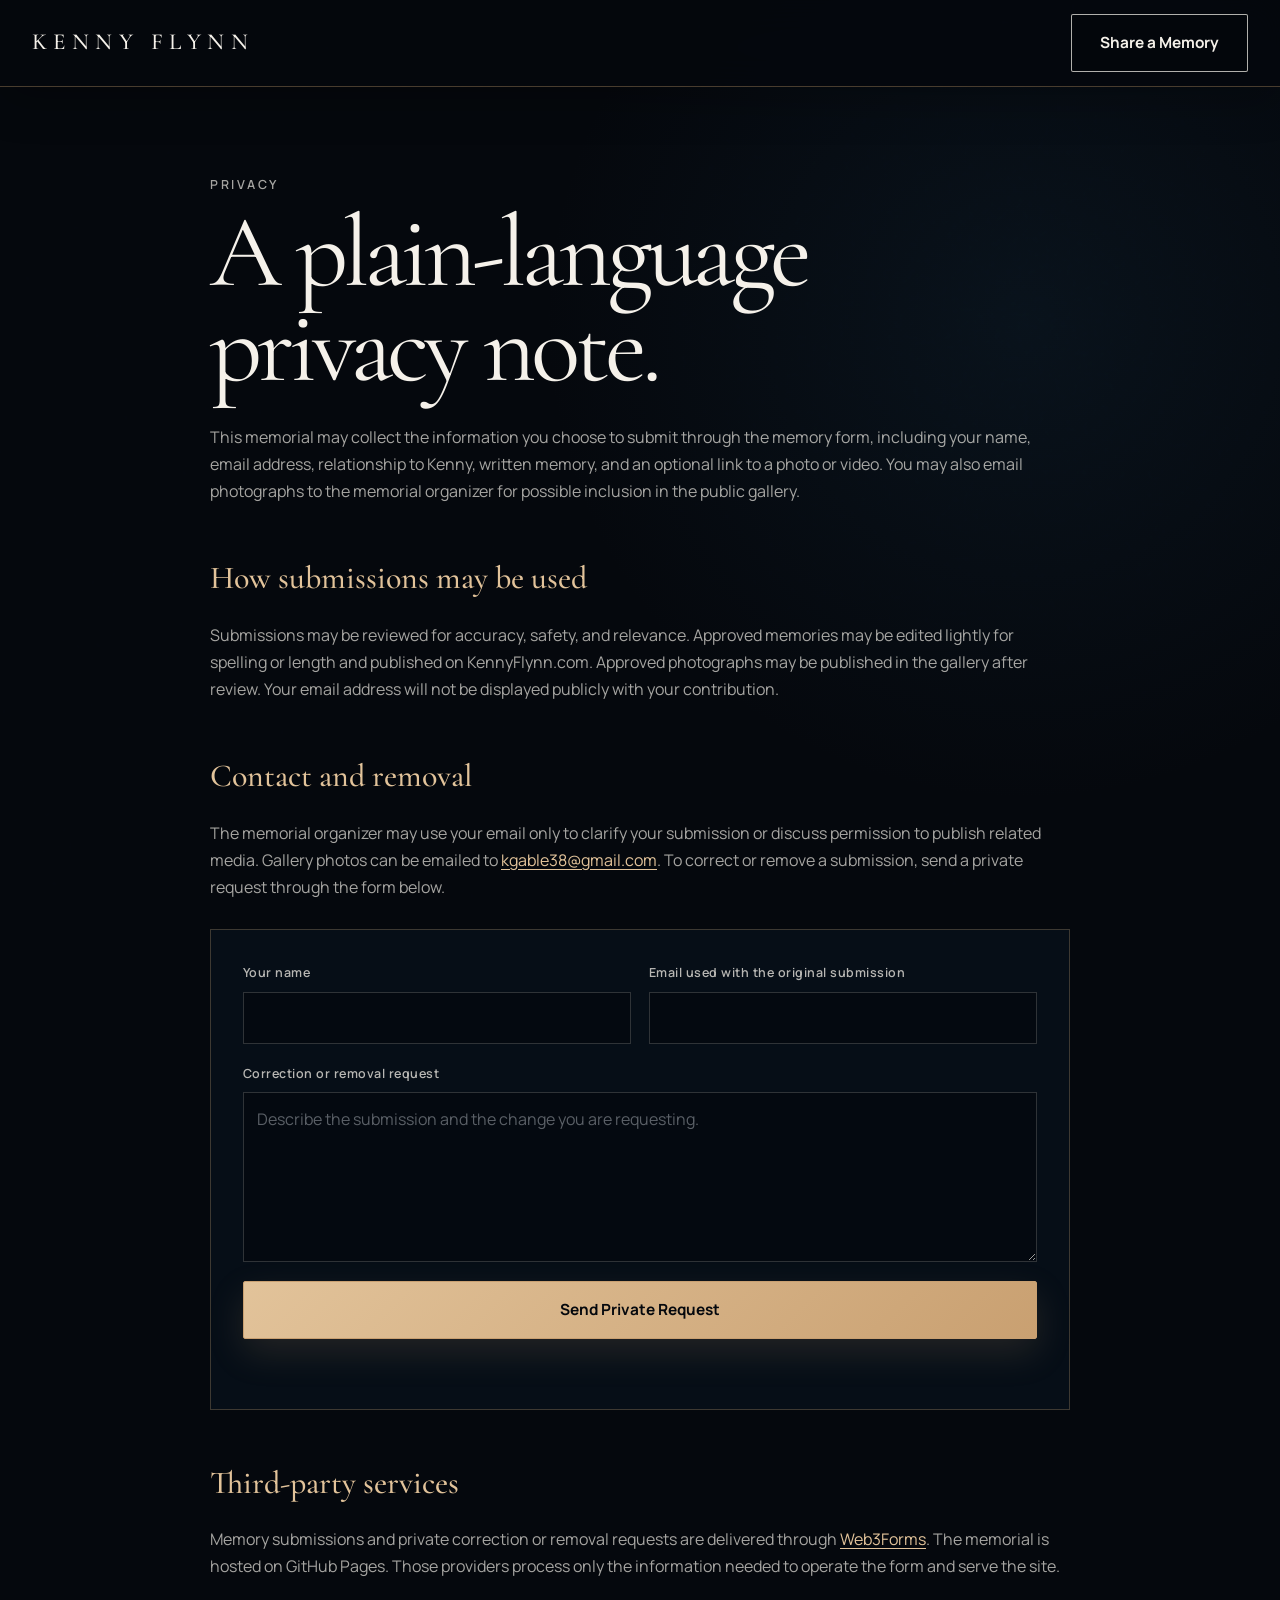
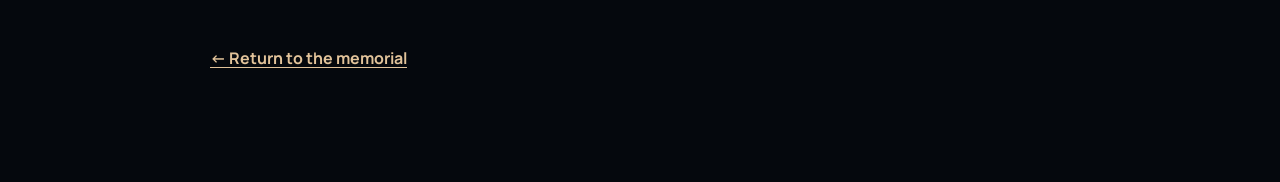
==== commit c1a9812b: "Polish His Story capitalization and remove draft privacy note. Co-authored-by: Cursor <cursoragent@c" ====
--- a/privacy.html
+++ b/privacy.html
@@ -61,8 +61,6 @@
 
       <h2>Third-party services</h2>
       <p>Memory submissions and private correction or removal requests are delivered through <a href="https://web3forms.com" target="_blank" rel="noopener noreferrer">Web3Forms</a>. The memorial is hosted on GitHub Pages. Those providers process only the information needed to operate the form and serve the site.</p>
-
-      <p>This page is a practical starter policy and should be reviewed by the site owner before public launch.</p>
       <a class="legal-back" href="index.html">← Return to the memorial</a>
     </article>
   </main>
--- a/styles.css
+++ b/styles.css
@@ -153,16 +153,17 @@
 .primary-nav {
   display: flex;
   align-items: center;
-  gap: clamp(24px, 4vw, 58px);
+  gap: clamp(16px, 2.4vw, 42px);
 }
 
 .primary-nav a {
   position: relative;
   padding: 12px 0;
   color: rgba(245, 241, 234, 0.78);
-  font-size: 0.98rem;
+  font-size: 0.92rem;
   font-weight: 500;
   letter-spacing: -0.01em;
+  white-space: nowrap;
   transition: color 180ms ease;
 }
 
@@ -1556,6 +1557,58 @@
   font-size: 0.75rem;
 }
 
+.support-section {
+  background:
+    radial-gradient(circle at 18% 20%, rgba(201, 160, 113, 0.12), transparent 28rem),
+    radial-gradient(circle at 90% 80%, rgba(54, 92, 120, 0.2), transparent 30rem),
+    var(--ink-2);
+}
+
+.support-layout {
+  max-width: 820px;
+}
+
+.support-copy .section-number {
+  margin-bottom: 18px;
+}
+
+.support-copy h2 {
+  margin: 0 0 28px;
+  color: var(--ivory);
+  font-family: var(--font-display);
+  font-size: clamp(3.4rem, 7vw, 6.4rem);
+  font-weight: 400;
+  letter-spacing: -0.045em;
+  line-height: 0.94;
+}
+
+.support-lead {
+  margin: 0 0 18px;
+  color: rgba(245, 241, 234, 0.82);
+  font-size: clamp(1.15rem, 2vw, 1.35rem);
+  line-height: 1.7;
+}
+
+.support-copy > p:not(.section-number):not(.support-lead) {
+  margin: 0 0 34px;
+  max-width: 640px;
+  color: rgba(245, 241, 234, 0.62);
+  font-size: 1.05rem;
+  line-height: 1.8;
+}
+
+.support-actions {
+  display: grid;
+  gap: 14px;
+  justify-items: start;
+}
+
+.support-fineprint {
+  margin: 0;
+  color: rgba(245, 241, 234, 0.42);
+  font-size: 0.82rem;
+}
+
 .site-footer {
   padding: 70px 0 44px;
   border-top: 1px solid var(--line);
